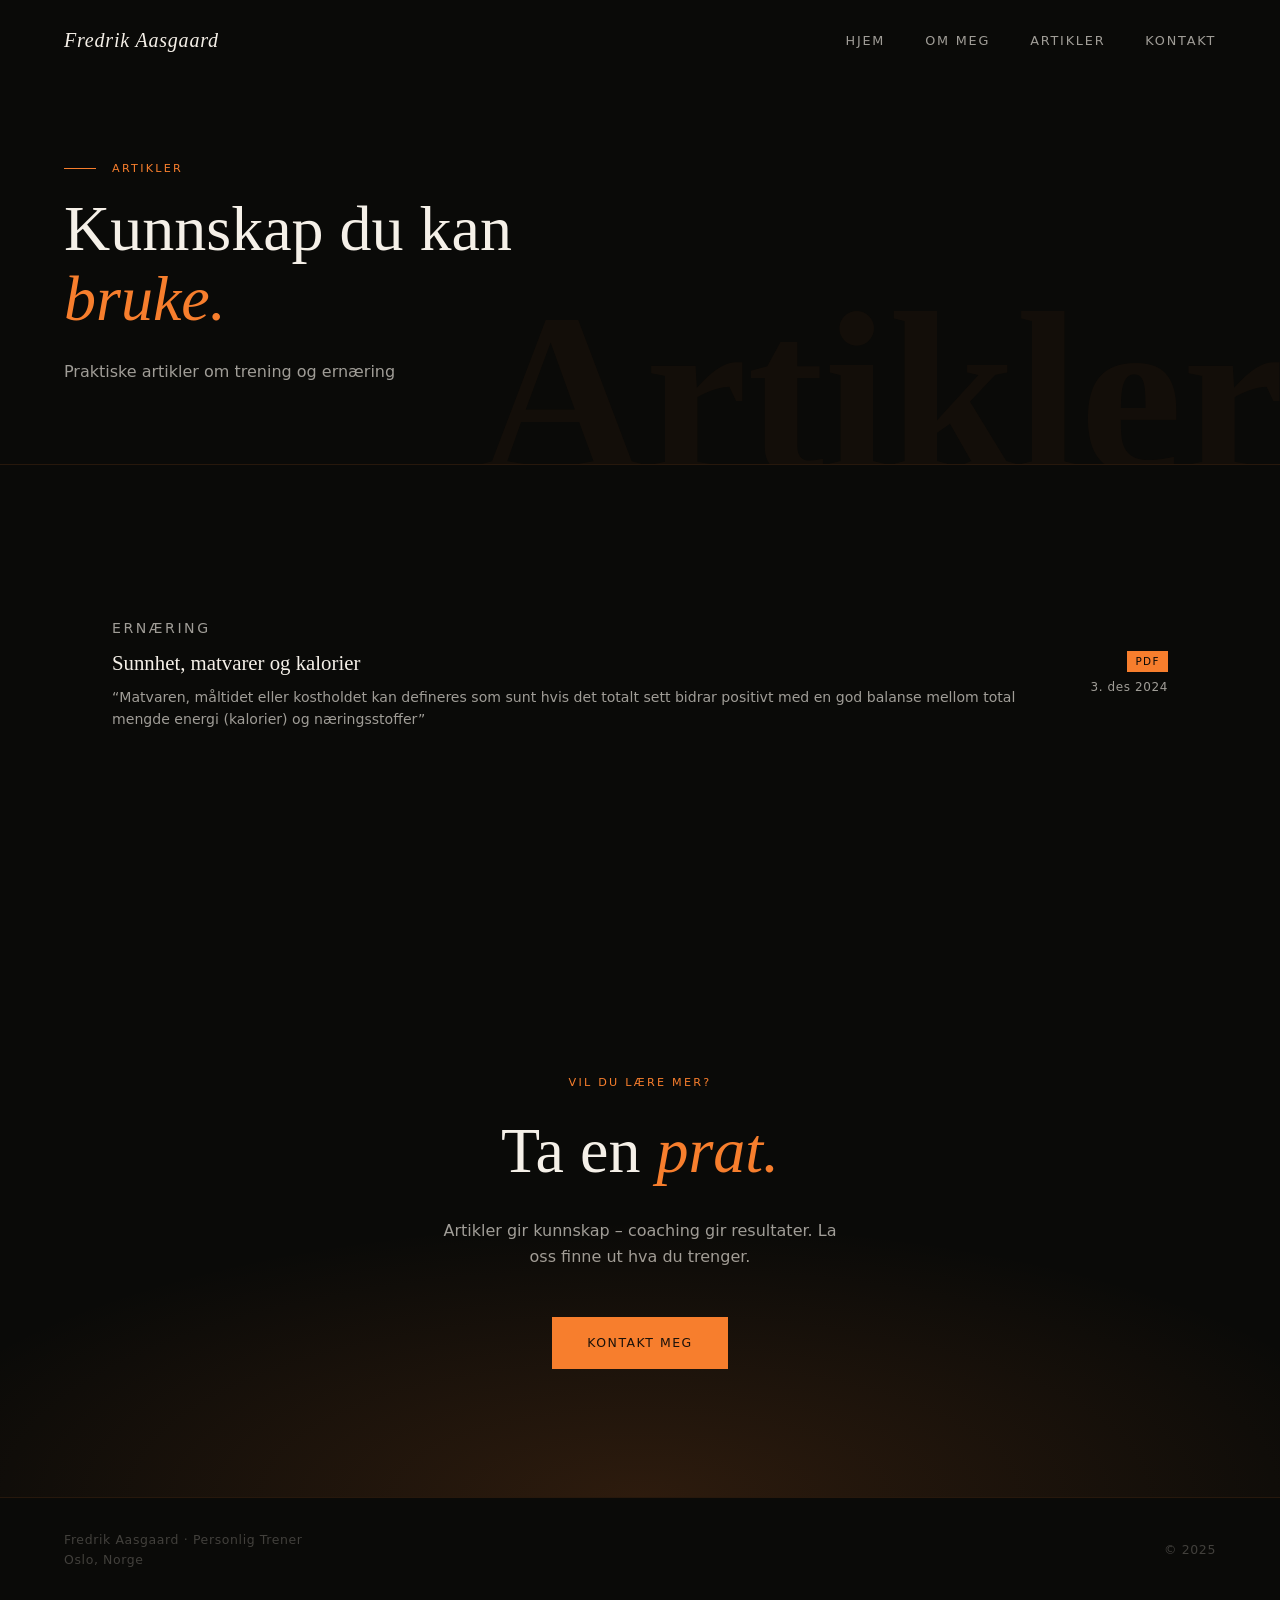
==== artikler.html @ f1bb7726 "Add files via upload" ====
<!DOCTYPE html>
<html lang="no">
<head>
  <meta charset="UTF-8">
  <meta name="viewport" content="width=device-width, initial-scale=1.0">
  <meta name="description" content="Artikler om styrketrening, ernæring og livsstil fra Fredrik Aasgaard – personlig trener i Oslo.">
  <title>Artikler — Fredrik Aasgaard · Personlig Trener</title>
  <link rel="stylesheet" href="style.css">
</head>
<body>

<nav class="nav" id="main-nav">
  <h2>Fredrik Aasgaard</h2>
  <ul>
    <li><a href="index.html">Hjem</a></li>
    <li><a href="ommeg.html">Om meg</a></li>
    <li><a href="artikler.html">Artikler</a></li>
    <li><a href="kontakt.html">Kontakt</a></li>
  </ul>
</nav>

<main>
<header class="page-header" data-title="Artikler">
  <div class="page-header-text">
    <div class="section-label reveal">Artikler</div>
    <h1 class="reveal">Kunnskap du kan <em>bruke.</em></h1>
    <p class="reveal">Praktiske artikler om trening og ernæring</p>
  </div>
</header>

<section class="section">

  <!--
  =====================================================
  LEGG TIL NY ARTIKKEL – kopier én av blokkene under.

  For ekstern lenke (nettside):
    <a href="https://eksempel.no/artikkel" class="article-item" target="_blank">

  For PDF i pdf/-mappen (åpnes i nettleseren):
    <a href="pdf/filnavn.pdf" class="article-item" target="_blank">

  Fyll ut:
    article-tag  → Styrketrening / Ernæring / Livsstil / Coaching
    h3           → Tittel
    p            → Ingress (én setning)
    article-date → Dato

  Legg nyeste artikkel ØVERST i listen.
  =====================================================
  -->

  <div class="article-list">

   <a href="pdf/Sunnhet-matvarer-og-kalorier.pdf" class="article-item" target="_blank">
  <div>
    <p class="article-tag">Ernæring</p>
    <h3>Sunnhet, matvarer og kalorier</h3>
    <p>“Matvaren, måltidet eller kostholdet kan defineres som sunt hvis det totalt sett 
bidrar positivt med en god balanse mellom total mengde energi (kalorier) og næringsstoffer”</p>
  </div>
  <div class="article-meta">
    <span class="article-type">PDF</span>
    <span class="article-date">3. des 2024</span>
  </div>
</a>



 <!--
    <a href="#" class="article-item">
      <div>
        <p class="article-tag">Coaching</p>
        <h3>Hva skiller de som lykkes fra de som ikke gjør det?</h3>
        <p>Etter år med klienter har jeg sett et tydelig mønster. Det handler sjelden om motivasjon.</p>
      </div>
      <div class="article-meta">
        <span class="article-date">18. aug 2024</span>
      </div>
    </a>
-->


  </div>
</section>

<section class="cta-section">
  <div class="section-label reveal">Vil du lære mer?</div>
  <h2 class="reveal">Ta en <em>prat.</em></h2>
  <p class="reveal">Artikler gir kunnskap – coaching gir resultater. La oss finne ut hva du trenger.</p>
  <a href="kontakt.html" class="cta reveal">Kontakt meg</a>
</section>
</main>

<footer>
  <address>
    <p>Fredrik Aasgaard · Personlig Trener</p>
    <p>Oslo, Norge</p>
  </address>
  <p>© 2025</p>
</footer>

<script src="script.js"></script>
</body>
</html>
---- style.css ----
/* ============================================
   style.css — Layout & komponenter
   ============================================ */

@import url('variables.css');

/* ── Reset ────────────────────────────────── */
*, *::before, *::after { box-sizing: border-box; margin: 0; padding: 0; }

html { scroll-behavior: smooth; }

body {
  background: var(--black);
  color: var(--cream);
  font-family: var(--sans);
  font-weight: 300;
  line-height: 1.6;
  overflow-x: hidden;
}

/* ── Navigation ───────────────────────────── */
.nav {
  position: fixed;
  top: 0; left: 0; right: 0;
  z-index: 100;
  display: flex;
  align-items: center;
  justify-content: space-between;
  padding: 1.5rem var(--space-l);
  transition: background var(--duration-m) var(--ease),
              padding var(--duration-s);
}

.nav.scrolled {
  background: rgba(10,10,8,0.92);
  backdrop-filter: blur(12px);
  -webkit-backdrop-filter: blur(12px);
  padding: 1rem var(--space-l);
  border-bottom: 1px solid var(--border);
}

.nav h2 {
  font-family: var(--serif);
  font-weight: 400;
  font-size: 1.25rem;
  letter-spacing: 0.04em;
  color: var(--cream);
  font-style: italic;
}

.nav ul {
  list-style: none;
  display: flex;
  gap: 2.5rem;
}

.nav ul a {
  color: var(--muted);
  text-decoration: none;
  font-size: 0.8rem;
  letter-spacing: 0.14em;
  text-transform: uppercase;
  font-weight: 500;
  transition: color var(--duration-s);
}

.nav ul a:hover { color: var(--orange); }

/* ── Knapper / CTAs ───────────────────────── */
.cta {
  display: inline-block;
  background: var(--orange);
  color: var(--black);
  text-decoration: none;
  font-size: 0.78rem;
  font-weight: 500;
  letter-spacing: 0.12em;
  text-transform: uppercase;
  padding: 1rem 2.2rem;
  transition: background var(--duration-s), transform var(--duration-s);
}

.cta:hover {
  background: var(--cream);
  transform: translateY(-2px);
}

.cta-ghost {
  color: var(--muted);
  text-decoration: none;
  font-size: 0.78rem;
  letter-spacing: 0.08em;
  text-transform: uppercase;
  font-weight: 400;
  border-bottom: 1px solid rgba(122,118,112,0.4);
  padding-bottom: 2px;
  transition: color var(--duration-s), border-color var(--duration-s);
}

.cta-ghost:hover {
  color: var(--cream);
  border-color: var(--cream);
}

/* ── Hero ─────────────────────────────────── */
.hero {
  min-height: 100vh;
  display: grid;
  grid-template-columns: 1fr 1fr;
  position: relative;
  overflow: hidden;
}

.hero-content {
  display: flex;
  flex-direction: column;
  justify-content: center;
  padding: 10rem var(--space-l) 6rem;
  position: relative;
  z-index: 2;
}

.hero-eyebrow {
  font-size: 0.7rem;
  letter-spacing: 0.22em;
  text-transform: uppercase;
  color: var(--orange);
  margin-bottom: 1.5rem;
  opacity: 0;
  transform: translateY(20px);
  animation: fadeUp 0.7s var(--ease) 0.3s forwards;
}

.hero h1 {
  font-family: var(--serif);
  font-size: clamp(3rem, 5vw, 5.5rem);
  font-weight: 400;
  line-height: 1.08;
  letter-spacing: -0.01em;
  margin-bottom: 2rem;
  opacity: 0;
  transform: translateY(30px);
  animation: fadeUp 0.9s var(--ease) 0.5s forwards;
}

.hero h1 em {
  font-style: italic;
  color: var(--orange);
}

.hero-bio {
  font-size: 1rem;
  color: var(--muted);
  max-width: 34ch;
  margin-bottom: 3rem;
  opacity: 0;
  transform: translateY(20px);
  animation: fadeUp 0.8s var(--ease) 0.75s forwards;
}

.hero-actions {
  display: flex;
  align-items: center;
  gap: 2rem;
  opacity: 0;
  transform: translateY(20px);
  animation: fadeUp 0.8s var(--ease) 0.95s forwards;
}

.hero-visual {
  position: relative;
  background: #111108;
  overflow: hidden;
}

.hero-visual::before {
  content: '';
  position: absolute;
  inset: 0;
  background:
    linear-gradient(135deg, rgba(247,126,45,0.07) 0%, transparent 60%),
    repeating-linear-gradient(
      -45deg,
      transparent, transparent 2px,
      rgba(247,126,45,0.03) 2px,
      rgba(247,126,45,0.03) 4px
    );
}

.hero-visual::after {
  content: attr(data-year);
  position: absolute;
  bottom: -0.15em; right: -0.05em;
  font-family: var(--serif);
  font-size: 22vw;
  font-weight: 700;
  color: rgba(247,126,45,0.05);
  line-height: 1;
  pointer-events: none;
  user-select: none;
}

.hero-line {
  position: absolute;
  top: 0; bottom: 0; left: 0;
  width: 1px;
  background: linear-gradient(
    to bottom,
    transparent,
    rgba(247,126,45,0.35) 30%,
    rgba(247,126,45,0.35) 70%,
    transparent
  );
}

.hero-stat-block {
  position: absolute;
  bottom: 4rem; left: 3rem;
  z-index: 2;
  opacity: 0;
  animation: fadeUp 0.9s var(--ease) 1.2s forwards;
}

.hero-stat {
  display: flex;
  flex-direction: column;
  margin-bottom: 1.5rem;
}

.hero-stat-number {
  font-family: var(--serif);
  font-size: 2rem;
  font-weight: 400;
  color: var(--orange);
  line-height: 1.1;
}

.hero-stat-label {
  font-size: 0.7rem;
  letter-spacing: 0.15em;
  text-transform: uppercase;
  color: var(--muted);
  margin-top: 0.3rem;
}

/* ── Side-header (brukes på indre sider) ──── */
.page-header {
  padding: 10rem var(--space-l) 5rem;
  border-bottom: 1px solid var(--border);
  position: relative;
  overflow: hidden;
}

.page-header::after {
  content: attr(data-title);
  position: absolute;
  bottom: -0.2em; right: -0.02em;
  font-family: var(--serif);
  font-size: 18vw;
  font-weight: 700;
  color: rgba(247,126,45,0.04);
  line-height: 1;
  pointer-events: none;
  user-select: none;
  white-space: nowrap;
}

/* To-kolonne layout med valgfritt bilde */
.page-header-inner {
  display: grid;
  grid-template-columns: 1fr 1fr;
  gap: 4rem;
  align-items: center;
  position: relative;
  z-index: 1;
}

.page-header-text .section-label { margin-bottom: 1rem; }

/* Fallback for sider uten .page-header-inner */
.page-header .section-label { margin-bottom: 1rem; }

.page-header h1 {
  font-family: var(--serif);
  font-size: clamp(2.5rem, 5vw, 5rem);
  font-weight: 400;
  line-height: 1.1;
  max-width: 18ch;
}

.page-header h1 em {
  font-style: italic;
  color: var(--orange);
}

.page-header p {
  color: var(--muted);
  max-width: 42ch;
  margin-top: 1.5rem;
  font-size: 1rem;
}

/* Hero-portrett */
.page-header-image {
  position: relative;
}

.hero-portrait {
  width: 100%;
  aspect-ratio: 3 / 4;
  object-fit: cover;
  object-position: top center;
  display: block;
  filter: grayscale(20%);
  background: #1a1a16;
  min-height: 300px;
}

/* Dekorativ ramme rundt bildet */
.page-header-image::before {
  content: '';
  position: absolute;
  inset: -1rem 1rem 1rem -1rem;
  border: 1px solid var(--border);
  pointer-events: none;
  z-index: -1;
}

/* ── Seksjoner ────────────────────────────── */
.section {
  padding: var(--space-xl) var(--space-l);
  position: relative;
}

.section-label {
  font-size: 0.7rem;
  letter-spacing: 0.2em;
  text-transform: uppercase;
  color: var(--orange);
  display: flex;
  align-items: center;
  gap: 1rem;
  margin-bottom: 1rem;
}

.section-label::before {
  content: '';
  display: block;
  width: 2rem; height: 1px;
  background: var(--orange);
}

.section-title {
  font-family: var(--serif);
  font-size: clamp(2rem, 3.5vw, 3.5rem);
  font-weight: 400;
  line-height: 1.15;
  margin-bottom: 4rem;
  max-width: 20ch;
}

.section-title em { font-style: italic; color: var(--orange); }

/* ── Services grid ────────────────────────── */
.grid {
  display: grid;
  grid-template-columns: repeat(3, 1fr);
  gap: 1px;
  background: var(--border);
}

.card {
  background: var(--black);
  padding: 3rem 2.5rem;
  position: relative;
  overflow: hidden;
  transition: background var(--duration-m);
  cursor: default;
}

.card::after {
  content: '';
  position: absolute;
  bottom: 0; left: 0; right: 0;
  height: 2px;
  background: var(--orange);
  transform: scaleX(0);
  transform-origin: left;
  transition: transform var(--duration-m) var(--ease);
}

.card:hover { background: #0f0f0c; }
.card:hover::after { transform: scaleX(1); }

.card-icon { font-size: 1.8rem; margin-bottom: 1.5rem; display: block; }

.card-title {
  font-family: var(--serif);
  font-size: 1.4rem;
  font-weight: 400;
  margin-bottom: 0.75rem;
  color: var(--cream);
}

.card-desc { font-size: 0.9rem; color: var(--muted); line-height: 1.7; }

/* ── Approach ─────────────────────────────── */
.approach {
  background: var(--surface);
  border-top: 1px solid var(--border);
  border-bottom: 1px solid var(--border);
}

.approach-inner {
  display: grid;
  grid-template-columns: 1fr 1fr;
  gap: 6rem;
  align-items: center;
}

.approach-text p { font-size: 1.05rem; color: var(--muted); line-height: 1.85; margin-bottom: 1.5rem; }

.pillar {
  display: flex;
  align-items: flex-start;
  gap: 1.5rem;
  padding: 1.75rem 0;
  border-bottom: 1px solid var(--border);
}

.pillar:first-child { border-top: 1px solid var(--border); }

.pillar-num {
  font-family: var(--serif);
  font-size: 1rem;
  font-style: italic;
  color: var(--orange);
  min-width: 2rem;
  padding-top: 0.1rem;
}

.pillar-body h4 {
  font-family: var(--serif);
  font-weight: 400;
  font-size: 1.05rem;
  color: var(--cream);
  margin-bottom: 0.3rem;
}

.pillar-body p { font-size: 0.88rem; color: var(--muted); }

/* ── Results strip ────────────────────────── */
.results-strip {
  display: grid;
  grid-template-columns: repeat(3, 1fr);
  gap: 1px;
  background: var(--border);
}

.result-item { background: var(--black); padding: 3.5rem 3rem; text-align: center; }

.result-value {
  font-family: var(--serif);
  font-size: 1.6rem;
  font-weight: 400;
  font-style: italic;
  color: var(--orange);
  line-height: 1.2;
  display: block;
  margin-bottom: 0.6rem;
}

.result-label { font-size: 0.75rem; letter-spacing: 0.15em; text-transform: uppercase; color: var(--muted); }

/* ── Fakta-kolonne (om meg-siden) ─────────── */
.fakta-strip {
  display: flex;
  flex-direction: column;
  gap: 1px;
  background: var(--border);
}

.fakta-item {
  background: var(--black);
  padding: 2rem 2.5rem;
}

.fakta-tittel {
  font-family: var(--serif);
  font-size: 1.2rem;
  font-weight: 400;
  font-style: italic;
  color: var(--orange);
  display: block;
  margin-bottom: 0.5rem;
}

.fakta-tekst {
  font-size: 0.78rem;
  letter-spacing: 0.1em;
  text-transform: uppercase;
  color: var(--muted);
  line-height: 1.9;
  display: block;
}

/* ── Brødtekst / artikkelinnhold ──────────── */
.prose {
  max-width: 68ch;
}

.prose p {
  font-size: 1.05rem;
  color: var(--muted);
  line-height: 1.85;
  margin-bottom: 1.5rem;
}

.prose h3 {
  font-family: var(--serif);
  font-size: 1.5rem;
  font-weight: 400;
  color: var(--cream);
  margin: 2.5rem 0 1rem;
}

.prose h3 em { font-style: italic; color: var(--orange); }

/* ── Artikkel-liste ───────────────────────── */
.article-list {
  display: flex;
  flex-direction: column;
  gap: 1px;
  background: var(--border);
}

.article-item {
  background: var(--black);
  padding: 2.5rem 3rem;
  display: grid;
  grid-template-columns: 1fr auto;
  align-items: center;
  gap: 2rem;
  text-decoration: none;
  color: inherit;
  transition: background var(--duration-m);
  position: relative;
}

.article-item::after {
  content: '→';
  font-size: 1.2rem;
  color: var(--orange);
  opacity: 0;
  transform: translateX(-8px);
  transition: opacity var(--duration-s), transform var(--duration-s);
}

.article-item:hover { background: #0f0f0c; }
.article-item:hover::after { opacity: 1; transform: translateX(0); }

.article-tag {
  font-size: 0.68rem;
  letter-spacing: 0.18em;
  text-transform: uppercase;
  color: var(--orange);
  margin-bottom: 0.4rem;
}

.article-item h3 {
  font-family: var(--serif);
  font-size: 1.3rem;
  font-weight: 400;
  color: var(--cream);
  margin-bottom: 0.4rem;
}

.article-item p { font-size: 0.88rem; color: var(--muted); }

.article-meta {
  display: flex;
  flex-direction: column;
  align-items: flex-end;
  gap: 0.4rem;
  flex-shrink: 0;
}

.article-date { font-size: 0.75rem; color: var(--muted); letter-spacing: 0.05em; white-space: nowrap; }

.article-type {
  font-size: 0.65rem;
  letter-spacing: 0.14em;
  text-transform: uppercase;
  color: var(--black);
  background: var(--orange);
  padding: 2px 8px;
  font-weight: 500;
}

/* ── Video-seksjon ────────────────────────── */
.video-grid {
  display: grid;
  grid-template-columns: repeat(3, 1fr);
  gap: 1.5rem;
}

.video-kort {
  display: flex;
  flex-direction: column;
  gap: 0.75rem;
}

.video-wrapper {
  position: relative;
  width: 100%;
  aspect-ratio: 16 / 9;
  background: var(--surface);
  border: 1px solid var(--border);
  overflow: hidden;
}

.video-wrapper iframe {
  position: absolute;
  inset: 0;
  width: 100%;
  height: 100%;
  border: none;
}

.video-fallback {
  position: absolute;
  inset: 0;
  display: flex;
  flex-direction: column;
  align-items: center;
  justify-content: center;
  gap: 0.5rem;
  padding: 1rem;
  text-align: center;
}

.video-fallback-ikon {
  font-size: 1.8rem;
  color: var(--border);
  display: block;
}

.video-fallback-tekst {
  font-size: 0.78rem;
  color: var(--muted);
  margin: 0;
}

.video-fallback-lenke {
  font-size: 0.72rem;
  letter-spacing: 0.1em;
  text-transform: uppercase;
  color: var(--orange);
  text-decoration: none;
  border-bottom: 1px solid rgba(247,126,45,0.3);
  padding-bottom: 1px;
  margin-top: 0.25rem;
  transition: border-color var(--duration-s);
}

.video-fallback-lenke:hover { border-color: var(--orange); }

.video-tittel {
  font-size: 0.88rem;
  color: var(--muted);
  margin: 0;
}

@media (max-width: 900px) {
  .video-grid { grid-template-columns: 1fr; }
}

/* ── Utøverkort (om meg-siden) ────────────── */
.utover-kort {
  display: block;
  text-decoration: none;
  background: var(--surface);
  border: 1px solid var(--border);
  max-width: 520px;
  transition: border-color var(--duration-s);
}

.utover-kort:hover { border-color: var(--orange); }

.utover-kort-header {
  background: rgba(247,126,45,0.07);
  border-bottom: 1px solid var(--border);
  padding: 14px 20px;
  display: flex;
  justify-content: space-between;
  align-items: center;
}

.utover-kort-label {
  font-size: 0.68rem;
  letter-spacing: 0.18em;
  text-transform: uppercase;
  color: var(--orange);
}

.utover-kort-body { padding: 20px; }

.utover-kort-navn {
  font-family: var(--serif);
  font-size: 1.15rem;
  font-weight: 400;
  color: var(--cream);
  margin: 0 0 4px;
}

.utover-kort-sub {
  font-size: 0.68rem;
  letter-spacing: 0.1em;
  text-transform: uppercase;
  color: var(--muted);
  margin: 0;
}

.utover-tall-grid {
  display: grid;
  grid-template-columns: repeat(4, 1fr);
  gap: 1px;
  background: var(--border);
  margin-top: 16px;
}

.utover-tall-celle {
  background: var(--surface);
  padding: 14px 10px;
  text-align: center;
}

.utover-tall {
  display: block;
  font-family: var(--serif);
  font-size: 1.4rem;
  font-weight: 400;
  color: var(--orange);
  line-height: 1;
}

.utover-tall-etikett {
  display: block;
  font-size: 0.65rem;
  letter-spacing: 0.12em;
  text-transform: uppercase;
  color: var(--muted);
  margin-top: 4px;
}

.utover-kort-footer {
  background: var(--surface);
  padding: 10px 14px;
  display: flex;
  justify-content: space-between;
  margin-top: 1px;
}

.utover-kort-footer span {
  font-size: 0.72rem;
  color: var(--muted);
}

.utover-kort-footer .dots { color: var(--orange); }

/* ── Kontaktskjema ────────────────────────── */
.contact-layout {
  display: grid;
  grid-template-columns: 1fr 1fr;
  gap: 6rem;
  align-items: start;
}

.contact-info p { font-size: 1rem; color: var(--muted); line-height: 1.85; margin-bottom: 2rem; }

.contact-detail {
  display: flex;
  flex-direction: column;
  gap: 1rem;
  margin-top: 2.5rem;
}

.contact-detail a {
  color: var(--cream);
  text-decoration: none;
  font-size: 0.88rem;
  letter-spacing: 0.06em;
  display: flex;
  align-items: center;
  gap: 0.75rem;
  transition: color var(--duration-s);
}

.contact-detail a:hover { color: var(--orange); }

.contact-detail span { color: var(--orange); font-size: 1rem; }

.form-group { margin-bottom: 1.5rem; }

.form-group label {
  display: block;
  font-size: 0.72rem;
  letter-spacing: 0.15em;
  text-transform: uppercase;
  color: var(--muted);
  margin-bottom: 0.6rem;
}

.form-group input,
.form-group textarea {
  width: 100%;
  background: var(--surface);
  border: 1px solid var(--border);
  color: var(--cream);
  font-family: var(--sans);
  font-size: 0.95rem;
  padding: 0.9rem 1.2rem;
  outline: none;
  transition: border-color var(--duration-s);
  -webkit-appearance: none;
  border-radius: 0;
}

.form-group input:focus,
.form-group textarea:focus { border-color: var(--orange); }

.form-group textarea { resize: vertical; min-height: 140px; }

.form-notat {
  font-size: 0.78rem;
  color: var(--muted);
  margin-top: 1rem;
}

/* ── CTA-seksjon ──────────────────────────── */
.cta-section {
  text-align: center;
  padding: 8rem var(--space-l);
  background: var(--black);
  position: relative;
  overflow: hidden;
}

.cta-section::before {
  content: '';
  position: absolute; inset: 0;
  background: radial-gradient(ellipse 60% 50% at 50% 100%, var(--orange-dim), transparent);
  pointer-events: none;
}

.cta-section .section-label { justify-content: center; margin-bottom: 1.5rem; }
.cta-section .section-label::before { display: none; }

.cta-section h2 {
  font-family: var(--serif);
  font-size: clamp(2.5rem, 5vw, 5rem);
  font-weight: 400;
  margin-bottom: 2rem;
  line-height: 1.1;
}

.cta-section h2 em { font-style: italic; color: var(--orange); }

.cta-section p { color: var(--muted); max-width: 40ch; margin: 0 auto 3rem; font-size: 1rem; }

/* ── Footer ───────────────────────────────── */
footer {
  padding: 2rem var(--space-l);
  border-top: 1px solid var(--border);
  display: flex;
  justify-content: space-between;
  align-items: center;
}

footer p,
footer address {
  font-size: 0.78rem;
  color: rgba(122,118,112,0.5);
  letter-spacing: 0.05em;
  font-style: normal;
}

/* ── Animasjoner ──────────────────────────── */
@keyframes fadeUp {
  to { opacity: 1; transform: translateY(0); }
}

.reveal {
  opacity: 0;
  transform: translateY(28px);
  transition: opacity var(--duration-l) var(--ease),
              transform var(--duration-l) var(--ease);
}

.reveal.visible { opacity: 1; transform: none; }

/* ── Responsiv ────────────────────────────── */
@media (max-width: 900px) {
  .nav         { padding: 1.25rem 2rem; }
  .nav.scrolled { padding: 0.9rem 2rem; }

  /* Nav: skjul lenker på veldig smal skjerm */
  .nav ul { gap: 1.25rem; }
  .nav ul a { font-size: 0.72rem; letter-spacing: 0.08em; }

  /* Hero */
  .hero { grid-template-columns: 1fr; }
  .hero-content { padding: 8rem 2rem 4rem; }
  .hero-visual  { height: 40vh; }

  /* Side-header med bilde */
  .page-header { padding: 8rem 2rem 4rem; }
  .page-header-inner { grid-template-columns: 1fr; gap: 2.5rem; }
  .page-header-image { order: -1; }          /* Bilde øverst på mobil */
  .hero-portrait { aspect-ratio: 4 / 3; min-height: auto; }
  .page-header-image::before { display: none; } /* Fjern ramme på mobil */

  /* Seksjoner */
  .section { padding: 5rem 2rem; }

  /* Grid og strips */
  .grid,
  .results-strip { grid-template-columns: 1fr; }

  /* Approach og kontakt */
  .approach-inner,
  .contact-layout { grid-template-columns: 1fr; gap: 3rem; }

  /* Fakta-kolonne */
  .fakta-strip { gap: 1px; }

  /* Artikler */
  .article-item { grid-template-columns: 1fr; }
  .article-date { display: none; }

  /* CTA */
  .cta-section { padding: 6rem 2rem; }

  /* Footer */
  footer {
    flex-direction: column;
    gap: 1rem;
    text-align: center;
    padding: 2rem;
  }
}

@media (max-width: 480px) {
  .nav h2 { font-size: 1rem; }
  .nav ul { gap: 1rem; }
  .nav ul a { font-size: 0.68rem; }

  .hero h1 { font-size: 2.4rem; }
  .page-header h1 { font-size: 2.2rem; }
  .section-title { font-size: 1.8rem; }
  .cta-section h2 { font-size: 2rem; }

  .card { padding: 2rem 1.5rem; }
  .pillar { gap: 1rem; }

  .cta { padding: 0.9rem 1.6rem; font-size: 0.72rem; }
}
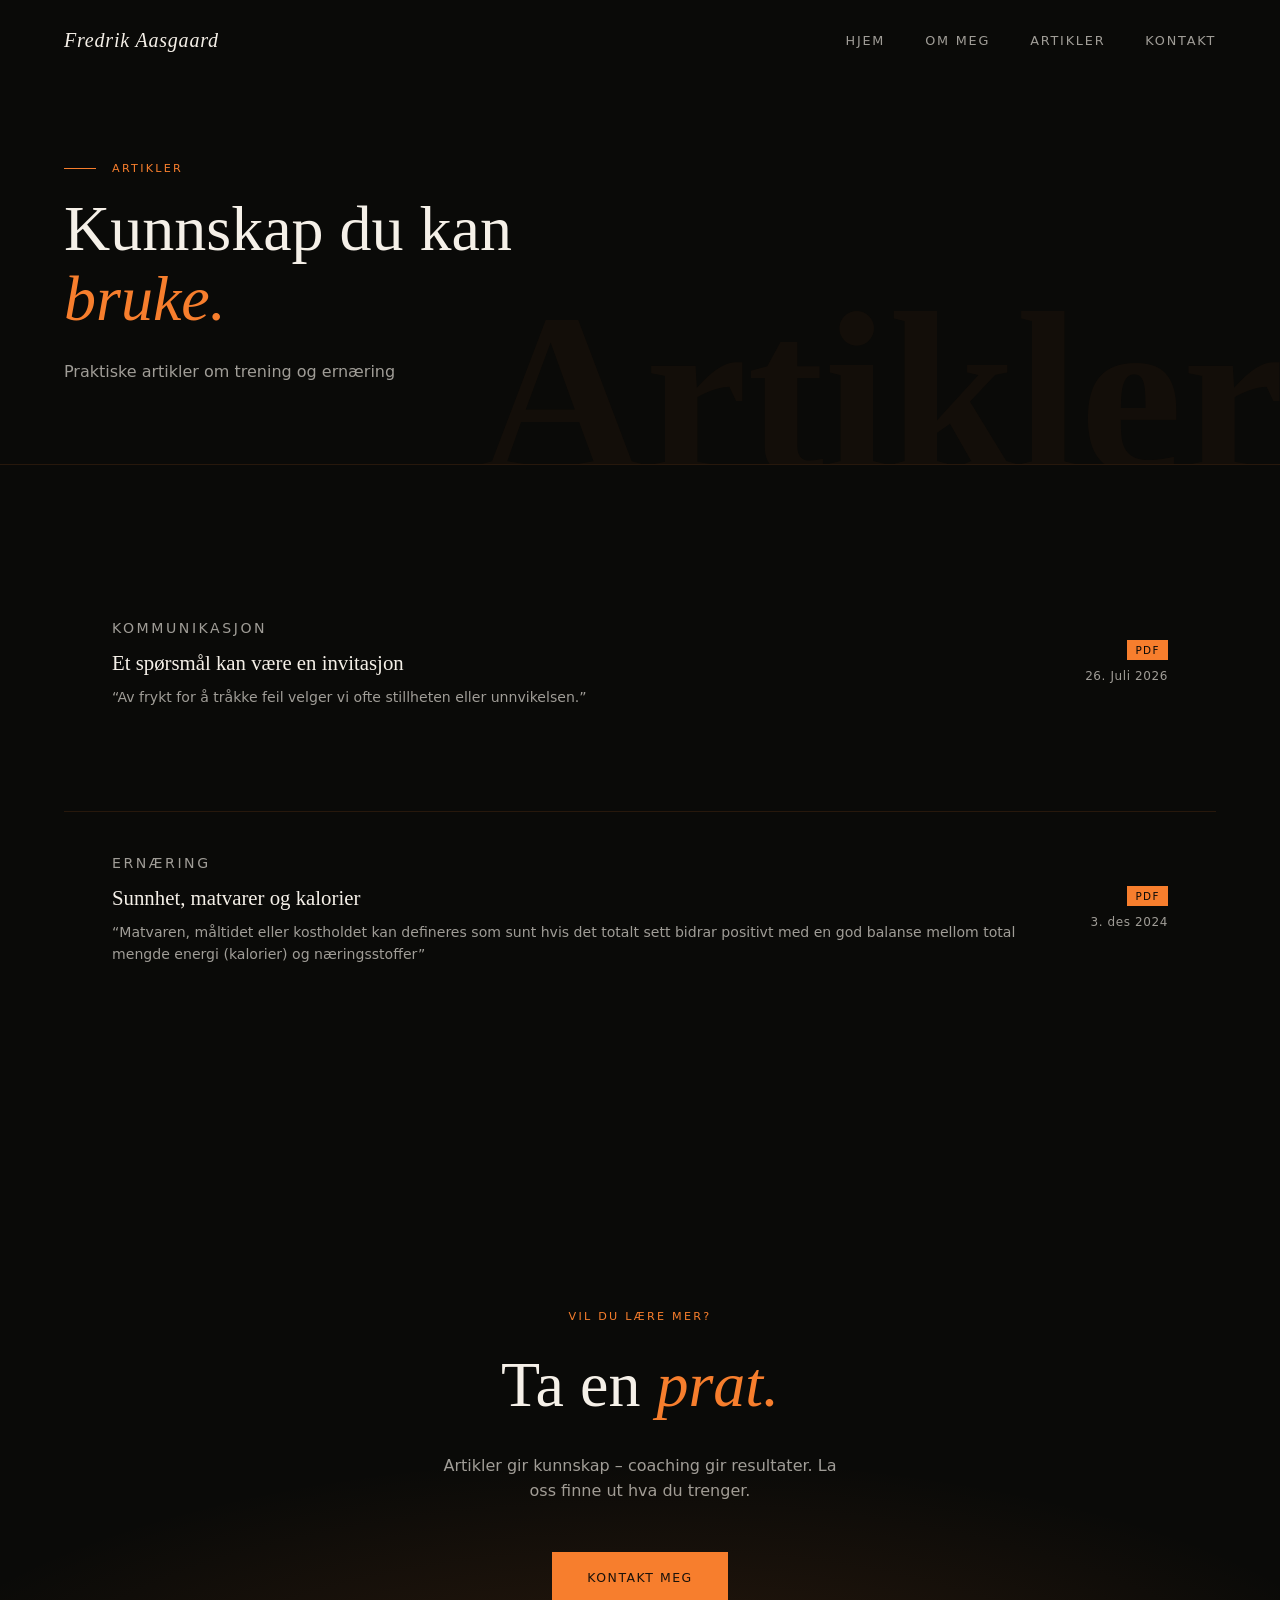
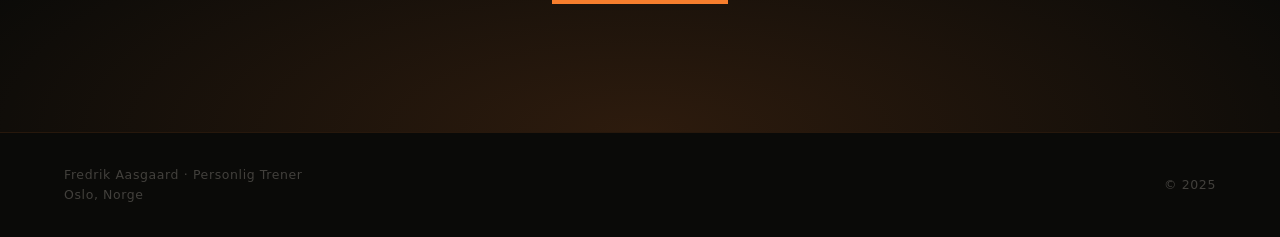
==== commit d923e7a0: "Update artikler.html La til Et kronikk, et spørsmål kan være en invitasjon" ====
--- a/artikler.html
+++ b/artikler.html
@@ -3,6 +3,7 @@
 <head>
   <meta charset="UTF-8">
   <meta name="viewport" content="width=device-width, initial-scale=1.0">
+  <meta name="robots" content="noindex, nofollow">
   <meta name="description" content="Artikler om styrketrening, ernæring og livsstil fra Fredrik Aasgaard – personlig trener i Oslo.">
   <title>Artikler — Fredrik Aasgaard · Personlig Trener</title>
   <link rel="stylesheet" href="style.css">
@@ -51,8 +52,21 @@
   -->
 
   <div class="article-list">
+    
+   <a href="https://freaa-code.github.io/freaapt/pdf/Et spørsmål kan være en invitasjon.pdf" class="article-item" target="_blank">
+  <div>
+    <p class="article-tag">Kommunikasjon</p>
+    <h3>Et spørsmål kan være en invitasjon</h3>
+    <p>“Av frykt for å tråkke feil velger vi ofte stillheten eller unnvikelsen.”</p>
+  </div>
+  <div class="article-meta">
+    <span class="article-type">PDF</span>
+    <span class="article-date">26. Juli 2026</span>
+  </div>
+</a>
 
-   <a href="pdf/Sunnhet-matvarer-og-kalorier.pdf" class="article-item" target="_blank">
+    
+   <a href="https://freaa-code.github.io/freaapt/pdf/Sunnhet-matvarer-og-kalorier.pdf" class="article-item" target="_blank">
   <div>
     <p class="article-tag">Ernæring</p>
     <h3>Sunnhet, matvarer og kalorier</h3>
@@ -102,4 +116,4 @@
 
 <script src="script.js"></script>
 </body>
-</html>+</html>
--- a/style.css
+++ b/style.css
@@ -1,967 +1,998 @@
-/* ============================================
-   style.css — Layout & komponenter
-   ============================================ */
-
-@import url('variables.css');
-
-/* ── Reset ────────────────────────────────── */
-*, *::before, *::after { box-sizing: border-box; margin: 0; padding: 0; }
-
-html { scroll-behavior: smooth; }
-
-body {
-  background: var(--black);
-  color: var(--cream);
-  font-family: var(--sans);
-  font-weight: 300;
-  line-height: 1.6;
-  overflow-x: hidden;
-}
-
-/* ── Navigation ───────────────────────────── */
-.nav {
-  position: fixed;
-  top: 0; left: 0; right: 0;
-  z-index: 100;
-  display: flex;
-  align-items: center;
-  justify-content: space-between;
-  padding: 1.5rem var(--space-l);
-  transition: background var(--duration-m) var(--ease),
-              padding var(--duration-s);
-}
-
-.nav.scrolled {
-  background: rgba(10,10,8,0.92);
-  backdrop-filter: blur(12px);
-  -webkit-backdrop-filter: blur(12px);
-  padding: 1rem var(--space-l);
-  border-bottom: 1px solid var(--border);
-}
-
-.nav h2 {
-  font-family: var(--serif);
-  font-weight: 400;
-  font-size: 1.25rem;
-  letter-spacing: 0.04em;
-  color: var(--cream);
-  font-style: italic;
-}
-
-.nav ul {
-  list-style: none;
-  display: flex;
-  gap: 2.5rem;
-}
-
-.nav ul a {
-  color: var(--muted);
-  text-decoration: none;
-  font-size: 0.8rem;
-  letter-spacing: 0.14em;
-  text-transform: uppercase;
-  font-weight: 500;
-  transition: color var(--duration-s);
-}
-
-.nav ul a:hover { color: var(--orange); }
-
-/* ── Knapper / CTAs ───────────────────────── */
-.cta {
-  display: inline-block;
-  background: var(--orange);
-  color: var(--black);
-  text-decoration: none;
-  font-size: 0.78rem;
-  font-weight: 500;
-  letter-spacing: 0.12em;
-  text-transform: uppercase;
-  padding: 1rem 2.2rem;
-  transition: background var(--duration-s), transform var(--duration-s);
-}
-
-.cta:hover {
-  background: var(--cream);
-  transform: translateY(-2px);
-}
-
-.cta-ghost {
-  color: var(--muted);
-  text-decoration: none;
-  font-size: 0.78rem;
-  letter-spacing: 0.08em;
-  text-transform: uppercase;
-  font-weight: 400;
-  border-bottom: 1px solid rgba(122,118,112,0.4);
-  padding-bottom: 2px;
-  transition: color var(--duration-s), border-color var(--duration-s);
-}
-
-.cta-ghost:hover {
-  color: var(--cream);
-  border-color: var(--cream);
-}
-
-/* ── Hero ─────────────────────────────────── */
-.hero {
-  min-height: 100vh;
-  display: grid;
-  grid-template-columns: 1fr 1fr;
-  position: relative;
-  overflow: hidden;
-}
-
-.hero-content {
-  display: flex;
-  flex-direction: column;
-  justify-content: center;
-  padding: 10rem var(--space-l) 6rem;
-  position: relative;
-  z-index: 2;
-}
-
-.hero-eyebrow {
-  font-size: 0.7rem;
-  letter-spacing: 0.22em;
-  text-transform: uppercase;
-  color: var(--orange);
-  margin-bottom: 1.5rem;
-  opacity: 0;
-  transform: translateY(20px);
-  animation: fadeUp 0.7s var(--ease) 0.3s forwards;
-}
-
-.hero h1 {
-  font-family: var(--serif);
-  font-size: clamp(3rem, 5vw, 5.5rem);
-  font-weight: 400;
-  line-height: 1.08;
-  letter-spacing: -0.01em;
-  margin-bottom: 2rem;
-  opacity: 0;
-  transform: translateY(30px);
-  animation: fadeUp 0.9s var(--ease) 0.5s forwards;
-}
-
-.hero h1 em {
-  font-style: italic;
-  color: var(--orange);
-}
-
-.hero-bio {
-  font-size: 1rem;
-  color: var(--muted);
-  max-width: 34ch;
-  margin-bottom: 3rem;
-  opacity: 0;
-  transform: translateY(20px);
-  animation: fadeUp 0.8s var(--ease) 0.75s forwards;
-}
-
-.hero-actions {
-  display: flex;
-  align-items: center;
-  gap: 2rem;
-  opacity: 0;
-  transform: translateY(20px);
-  animation: fadeUp 0.8s var(--ease) 0.95s forwards;
-}
-
-.hero-visual {
-  position: relative;
-  background: #111108;
-  overflow: hidden;
-}
-
-.hero-visual::before {
-  content: '';
-  position: absolute;
-  inset: 0;
-  background:
-    linear-gradient(135deg, rgba(247,126,45,0.07) 0%, transparent 60%),
-    repeating-linear-gradient(
-      -45deg,
-      transparent, transparent 2px,
-      rgba(247,126,45,0.03) 2px,
-      rgba(247,126,45,0.03) 4px
-    );
-}
-
-.hero-visual::after {
-  content: attr(data-year);
-  position: absolute;
-  bottom: -0.15em; right: -0.05em;
-  font-family: var(--serif);
-  font-size: 22vw;
-  font-weight: 700;
-  color: rgba(247,126,45,0.05);
-  line-height: 1;
-  pointer-events: none;
-  user-select: none;
-}
-
-.hero-line {
-  position: absolute;
-  top: 0; bottom: 0; left: 0;
-  width: 1px;
-  background: linear-gradient(
-    to bottom,
-    transparent,
-    rgba(247,126,45,0.35) 30%,
-    rgba(247,126,45,0.35) 70%,
-    transparent
-  );
-}
-
-.hero-stat-block {
-  position: absolute;
-  bottom: 4rem; left: 3rem;
-  z-index: 2;
-  opacity: 0;
-  animation: fadeUp 0.9s var(--ease) 1.2s forwards;
-}
-
-.hero-stat {
-  display: flex;
-  flex-direction: column;
-  margin-bottom: 1.5rem;
-}
-
-.hero-stat-number {
-  font-family: var(--serif);
-  font-size: 2rem;
-  font-weight: 400;
-  color: var(--orange);
-  line-height: 1.1;
-}
-
-.hero-stat-label {
-  font-size: 0.7rem;
-  letter-spacing: 0.15em;
-  text-transform: uppercase;
-  color: var(--muted);
-  margin-top: 0.3rem;
-}
-
-/* ── Side-header (brukes på indre sider) ──── */
-.page-header {
-  padding: 10rem var(--space-l) 5rem;
-  border-bottom: 1px solid var(--border);
-  position: relative;
-  overflow: hidden;
-}
-
-.page-header::after {
-  content: attr(data-title);
-  position: absolute;
-  bottom: -0.2em; right: -0.02em;
-  font-family: var(--serif);
-  font-size: 18vw;
-  font-weight: 700;
-  color: rgba(247,126,45,0.04);
-  line-height: 1;
-  pointer-events: none;
-  user-select: none;
-  white-space: nowrap;
-}
-
-/* To-kolonne layout med valgfritt bilde */
-.page-header-inner {
-  display: grid;
-  grid-template-columns: 1fr 1fr;
-  gap: 4rem;
-  align-items: center;
-  position: relative;
-  z-index: 1;
-}
-
-.page-header-text .section-label { margin-bottom: 1rem; }
-
-/* Fallback for sider uten .page-header-inner */
-.page-header .section-label { margin-bottom: 1rem; }
-
-.page-header h1 {
-  font-family: var(--serif);
-  font-size: clamp(2.5rem, 5vw, 5rem);
-  font-weight: 400;
-  line-height: 1.1;
-  max-width: 18ch;
-}
-
-.page-header h1 em {
-  font-style: italic;
-  color: var(--orange);
-}
-
-.page-header p {
-  color: var(--muted);
-  max-width: 42ch;
-  margin-top: 1.5rem;
-  font-size: 1rem;
-}
-
-/* Hero-portrett */
-.page-header-image {
-  position: relative;
-}
-
-.hero-portrait {
-  width: 100%;
-  aspect-ratio: 3 / 4;
-  object-fit: cover;
-  object-position: top center;
-  display: block;
-  filter: grayscale(20%);
-  background: #1a1a16;
-  min-height: 300px;
-}
-
-/* Dekorativ ramme rundt bildet */
-.page-header-image::before {
-  content: '';
-  position: absolute;
-  inset: -1rem 1rem 1rem -1rem;
-  border: 1px solid var(--border);
-  pointer-events: none;
-  z-index: -1;
-}
-
-/* ── Seksjoner ────────────────────────────── */
-.section {
-  padding: var(--space-xl) var(--space-l);
-  position: relative;
-}
-
-.section-label {
-  font-size: 0.7rem;
-  letter-spacing: 0.2em;
-  text-transform: uppercase;
-  color: var(--orange);
-  display: flex;
-  align-items: center;
-  gap: 1rem;
-  margin-bottom: 1rem;
-}
-
-.section-label::before {
-  content: '';
-  display: block;
-  width: 2rem; height: 1px;
-  background: var(--orange);
-}
-
-.section-title {
-  font-family: var(--serif);
-  font-size: clamp(2rem, 3.5vw, 3.5rem);
-  font-weight: 400;
-  line-height: 1.15;
-  margin-bottom: 4rem;
-  max-width: 20ch;
-}
-
-.section-title em { font-style: italic; color: var(--orange); }
-
-/* ── Services grid ────────────────────────── */
-.grid {
-  display: grid;
-  grid-template-columns: repeat(3, 1fr);
-  gap: 1px;
-  background: var(--border);
-}
-
-.card {
-  background: var(--black);
-  padding: 3rem 2.5rem;
-  position: relative;
-  overflow: hidden;
-  transition: background var(--duration-m);
-  cursor: default;
-}
-
-.card::after {
-  content: '';
-  position: absolute;
-  bottom: 0; left: 0; right: 0;
-  height: 2px;
-  background: var(--orange);
-  transform: scaleX(0);
-  transform-origin: left;
-  transition: transform var(--duration-m) var(--ease);
-}
-
-.card:hover { background: #0f0f0c; }
-.card:hover::after { transform: scaleX(1); }
-
-.card-icon { font-size: 1.8rem; margin-bottom: 1.5rem; display: block; }
-
-.card-title {
-  font-family: var(--serif);
-  font-size: 1.4rem;
-  font-weight: 400;
-  margin-bottom: 0.75rem;
-  color: var(--cream);
-}
-
-.card-desc { font-size: 0.9rem; color: var(--muted); line-height: 1.7; }
-
-/* ── Approach ─────────────────────────────── */
-.approach {
-  background: var(--surface);
-  border-top: 1px solid var(--border);
-  border-bottom: 1px solid var(--border);
-}
-
-.approach-inner {
-  display: grid;
-  grid-template-columns: 1fr 1fr;
-  gap: 6rem;
-  align-items: center;
-}
-
-.approach-text p { font-size: 1.05rem; color: var(--muted); line-height: 1.85; margin-bottom: 1.5rem; }
-
-.pillar {
-  display: flex;
-  align-items: flex-start;
-  gap: 1.5rem;
-  padding: 1.75rem 0;
-  border-bottom: 1px solid var(--border);
-}
-
-.pillar:first-child { border-top: 1px solid var(--border); }
-
-.pillar-num {
-  font-family: var(--serif);
-  font-size: 1rem;
-  font-style: italic;
-  color: var(--orange);
-  min-width: 2rem;
-  padding-top: 0.1rem;
-}
-
-.pillar-body h4 {
-  font-family: var(--serif);
-  font-weight: 400;
-  font-size: 1.05rem;
-  color: var(--cream);
-  margin-bottom: 0.3rem;
-}
-
-.pillar-body p { font-size: 0.88rem; color: var(--muted); }
-
-/* ── Results strip ────────────────────────── */
-.results-strip {
-  display: grid;
-  grid-template-columns: repeat(3, 1fr);
-  gap: 1px;
-  background: var(--border);
-}
-
-.result-item { background: var(--black); padding: 3.5rem 3rem; text-align: center; }
-
-.result-value {
-  font-family: var(--serif);
-  font-size: 1.6rem;
-  font-weight: 400;
-  font-style: italic;
-  color: var(--orange);
-  line-height: 1.2;
-  display: block;
-  margin-bottom: 0.6rem;
-}
-
-.result-label { font-size: 0.75rem; letter-spacing: 0.15em; text-transform: uppercase; color: var(--muted); }
-
-/* ── Fakta-kolonne (om meg-siden) ─────────── */
-.fakta-strip {
-  display: flex;
-  flex-direction: column;
-  gap: 1px;
-  background: var(--border);
-}
-
-.fakta-item {
-  background: var(--black);
-  padding: 2rem 2.5rem;
-}
-
-.fakta-tittel {
-  font-family: var(--serif);
-  font-size: 1.2rem;
-  font-weight: 400;
-  font-style: italic;
-  color: var(--orange);
-  display: block;
-  margin-bottom: 0.5rem;
-}
-
-.fakta-tekst {
-  font-size: 0.78rem;
-  letter-spacing: 0.1em;
-  text-transform: uppercase;
-  color: var(--muted);
-  line-height: 1.9;
-  display: block;
-}
-
-/* ── Brødtekst / artikkelinnhold ──────────── */
-.prose {
-  max-width: 68ch;
-}
-
-.prose p {
-  font-size: 1.05rem;
-  color: var(--muted);
-  line-height: 1.85;
-  margin-bottom: 1.5rem;
-}
-
-.prose h3 {
-  font-family: var(--serif);
-  font-size: 1.5rem;
-  font-weight: 400;
-  color: var(--cream);
-  margin: 2.5rem 0 1rem;
-}
-
-.prose h3 em { font-style: italic; color: var(--orange); }
-
-/* ── Artikkel-liste ───────────────────────── */
-.article-list {
-  display: flex;
-  flex-direction: column;
-  gap: 1px;
-  background: var(--border);
-}
-
-.article-item {
-  background: var(--black);
-  padding: 2.5rem 3rem;
-  display: grid;
-  grid-template-columns: 1fr auto;
-  align-items: center;
-  gap: 2rem;
-  text-decoration: none;
-  color: inherit;
-  transition: background var(--duration-m);
-  position: relative;
-}
-
-.article-item::after {
-  content: '→';
-  font-size: 1.2rem;
-  color: var(--orange);
-  opacity: 0;
-  transform: translateX(-8px);
-  transition: opacity var(--duration-s), transform var(--duration-s);
-}
-
-.article-item:hover { background: #0f0f0c; }
-.article-item:hover::after { opacity: 1; transform: translateX(0); }
-
-.article-tag {
-  font-size: 0.68rem;
-  letter-spacing: 0.18em;
-  text-transform: uppercase;
-  color: var(--orange);
-  margin-bottom: 0.4rem;
-}
-
-.article-item h3 {
-  font-family: var(--serif);
-  font-size: 1.3rem;
-  font-weight: 400;
-  color: var(--cream);
-  margin-bottom: 0.4rem;
-}
-
-.article-item p { font-size: 0.88rem; color: var(--muted); }
-
-.article-meta {
-  display: flex;
-  flex-direction: column;
-  align-items: flex-end;
-  gap: 0.4rem;
-  flex-shrink: 0;
-}
-
-.article-date { font-size: 0.75rem; color: var(--muted); letter-spacing: 0.05em; white-space: nowrap; }
-
-.article-type {
-  font-size: 0.65rem;
-  letter-spacing: 0.14em;
-  text-transform: uppercase;
-  color: var(--black);
-  background: var(--orange);
-  padding: 2px 8px;
-  font-weight: 500;
-}
-
-/* ── Video-seksjon ────────────────────────── */
-.video-grid {
-  display: grid;
-  grid-template-columns: repeat(3, 1fr);
-  gap: 1.5rem;
-}
-
-.video-kort {
-  display: flex;
-  flex-direction: column;
-  gap: 0.75rem;
-}
-
-.video-wrapper {
-  position: relative;
-  width: 100%;
-  aspect-ratio: 16 / 9;
-  background: var(--surface);
-  border: 1px solid var(--border);
-  overflow: hidden;
-}
-
-.video-wrapper iframe {
-  position: absolute;
-  inset: 0;
-  width: 100%;
-  height: 100%;
-  border: none;
-}
-
-.video-fallback {
-  position: absolute;
-  inset: 0;
-  display: flex;
-  flex-direction: column;
-  align-items: center;
-  justify-content: center;
-  gap: 0.5rem;
-  padding: 1rem;
-  text-align: center;
-}
-
-.video-fallback-ikon {
-  font-size: 1.8rem;
-  color: var(--border);
-  display: block;
-}
-
-.video-fallback-tekst {
-  font-size: 0.78rem;
-  color: var(--muted);
-  margin: 0;
-}
-
-.video-fallback-lenke {
-  font-size: 0.72rem;
-  letter-spacing: 0.1em;
-  text-transform: uppercase;
-  color: var(--orange);
-  text-decoration: none;
-  border-bottom: 1px solid rgba(247,126,45,0.3);
-  padding-bottom: 1px;
-  margin-top: 0.25rem;
-  transition: border-color var(--duration-s);
-}
-
-.video-fallback-lenke:hover { border-color: var(--orange); }
-
-.video-tittel {
-  font-size: 0.88rem;
-  color: var(--muted);
-  margin: 0;
-}
-
-@media (max-width: 900px) {
-  .video-grid { grid-template-columns: 1fr; }
-}
-
-/* ── Utøverkort (om meg-siden) ────────────── */
-.utover-kort {
-  display: block;
-  text-decoration: none;
-  background: var(--surface);
-  border: 1px solid var(--border);
-  max-width: 520px;
-  transition: border-color var(--duration-s);
-}
-
-.utover-kort:hover { border-color: var(--orange); }
-
-.utover-kort-header {
-  background: rgba(247,126,45,0.07);
-  border-bottom: 1px solid var(--border);
-  padding: 14px 20px;
-  display: flex;
-  justify-content: space-between;
-  align-items: center;
-}
-
-.utover-kort-label {
-  font-size: 0.68rem;
-  letter-spacing: 0.18em;
-  text-transform: uppercase;
-  color: var(--orange);
-}
-
-.utover-kort-body { padding: 20px; }
-
-.utover-kort-navn {
-  font-family: var(--serif);
-  font-size: 1.15rem;
-  font-weight: 400;
-  color: var(--cream);
-  margin: 0 0 4px;
-}
-
-.utover-kort-sub {
-  font-size: 0.68rem;
-  letter-spacing: 0.1em;
-  text-transform: uppercase;
-  color: var(--muted);
-  margin: 0;
-}
-
-.utover-tall-grid {
-  display: grid;
-  grid-template-columns: repeat(4, 1fr);
-  gap: 1px;
-  background: var(--border);
-  margin-top: 16px;
-}
-
-.utover-tall-celle {
-  background: var(--surface);
-  padding: 14px 10px;
-  text-align: center;
-}
-
-.utover-tall {
-  display: block;
-  font-family: var(--serif);
-  font-size: 1.4rem;
-  font-weight: 400;
-  color: var(--orange);
-  line-height: 1;
-}
-
-.utover-tall-etikett {
-  display: block;
-  font-size: 0.65rem;
-  letter-spacing: 0.12em;
-  text-transform: uppercase;
-  color: var(--muted);
-  margin-top: 4px;
-}
-
-.utover-kort-footer {
-  background: var(--surface);
-  padding: 10px 14px;
-  display: flex;
-  justify-content: space-between;
-  margin-top: 1px;
-}
-
-.utover-kort-footer span {
-  font-size: 0.72rem;
-  color: var(--muted);
-}
-
-.utover-kort-footer .dots { color: var(--orange); }
-
-/* ── Kontaktskjema ────────────────────────── */
-.contact-layout {
-  display: grid;
-  grid-template-columns: 1fr 1fr;
-  gap: 6rem;
-  align-items: start;
-}
-
-.contact-info p { font-size: 1rem; color: var(--muted); line-height: 1.85; margin-bottom: 2rem; }
-
-.contact-detail {
-  display: flex;
-  flex-direction: column;
-  gap: 1rem;
-  margin-top: 2.5rem;
-}
-
-.contact-detail a {
-  color: var(--cream);
-  text-decoration: none;
-  font-size: 0.88rem;
-  letter-spacing: 0.06em;
-  display: flex;
-  align-items: center;
-  gap: 0.75rem;
-  transition: color var(--duration-s);
-}
-
-.contact-detail a:hover { color: var(--orange); }
-
-.contact-detail span { color: var(--orange); font-size: 1rem; }
-
-.form-group { margin-bottom: 1.5rem; }
-
-.form-group label {
-  display: block;
-  font-size: 0.72rem;
-  letter-spacing: 0.15em;
-  text-transform: uppercase;
-  color: var(--muted);
-  margin-bottom: 0.6rem;
-}
-
-.form-group input,
-.form-group textarea {
-  width: 100%;
-  background: var(--surface);
-  border: 1px solid var(--border);
-  color: var(--cream);
-  font-family: var(--sans);
-  font-size: 0.95rem;
-  padding: 0.9rem 1.2rem;
-  outline: none;
-  transition: border-color var(--duration-s);
-  -webkit-appearance: none;
-  border-radius: 0;
-}
-
-.form-group input:focus,
-.form-group textarea:focus { border-color: var(--orange); }
-
-.form-group textarea { resize: vertical; min-height: 140px; }
-
-.form-notat {
-  font-size: 0.78rem;
-  color: var(--muted);
-  margin-top: 1rem;
-}
-
-/* ── CTA-seksjon ──────────────────────────── */
-.cta-section {
-  text-align: center;
-  padding: 8rem var(--space-l);
-  background: var(--black);
-  position: relative;
-  overflow: hidden;
-}
-
-.cta-section::before {
-  content: '';
-  position: absolute; inset: 0;
-  background: radial-gradient(ellipse 60% 50% at 50% 100%, var(--orange-dim), transparent);
-  pointer-events: none;
-}
-
-.cta-section .section-label { justify-content: center; margin-bottom: 1.5rem; }
-.cta-section .section-label::before { display: none; }
-
-.cta-section h2 {
-  font-family: var(--serif);
-  font-size: clamp(2.5rem, 5vw, 5rem);
-  font-weight: 400;
-  margin-bottom: 2rem;
-  line-height: 1.1;
-}
-
-.cta-section h2 em { font-style: italic; color: var(--orange); }
-
-.cta-section p { color: var(--muted); max-width: 40ch; margin: 0 auto 3rem; font-size: 1rem; }
-
-/* ── Footer ───────────────────────────────── */
-footer {
-  padding: 2rem var(--space-l);
-  border-top: 1px solid var(--border);
-  display: flex;
-  justify-content: space-between;
-  align-items: center;
-}
-
-footer p,
-footer address {
-  font-size: 0.78rem;
-  color: rgba(122,118,112,0.5);
-  letter-spacing: 0.05em;
-  font-style: normal;
-}
-
-/* ── Animasjoner ──────────────────────────── */
-@keyframes fadeUp {
-  to { opacity: 1; transform: translateY(0); }
-}
-
-.reveal {
-  opacity: 0;
-  transform: translateY(28px);
-  transition: opacity var(--duration-l) var(--ease),
-              transform var(--duration-l) var(--ease);
-}
-
-.reveal.visible { opacity: 1; transform: none; }
-
-/* ── Responsiv ────────────────────────────── */
-@media (max-width: 900px) {
-  .nav         { padding: 1.25rem 2rem; }
-  .nav.scrolled { padding: 0.9rem 2rem; }
-
-  /* Nav: skjul lenker på veldig smal skjerm */
-  .nav ul { gap: 1.25rem; }
-  .nav ul a { font-size: 0.72rem; letter-spacing: 0.08em; }
-
-  /* Hero */
-  .hero { grid-template-columns: 1fr; }
-  .hero-content { padding: 8rem 2rem 4rem; }
-  .hero-visual  { height: 40vh; }
-
-  /* Side-header med bilde */
-  .page-header { padding: 8rem 2rem 4rem; }
-  .page-header-inner { grid-template-columns: 1fr; gap: 2.5rem; }
-  .page-header-image { order: -1; }          /* Bilde øverst på mobil */
-  .hero-portrait { aspect-ratio: 4 / 3; min-height: auto; }
-  .page-header-image::before { display: none; } /* Fjern ramme på mobil */
-
-  /* Seksjoner */
-  .section { padding: 5rem 2rem; }
-
-  /* Grid og strips */
-  .grid,
-  .results-strip { grid-template-columns: 1fr; }
-
-  /* Approach og kontakt */
-  .approach-inner,
-  .contact-layout { grid-template-columns: 1fr; gap: 3rem; }
-
-  /* Fakta-kolonne */
-  .fakta-strip { gap: 1px; }
-
-  /* Artikler */
-  .article-item { grid-template-columns: 1fr; }
-  .article-date { display: none; }
-
-  /* CTA */
-  .cta-section { padding: 6rem 2rem; }
-
-  /* Footer */
-  footer {
-    flex-direction: column;
-    gap: 1rem;
-    text-align: center;
-    padding: 2rem;
-  }
-}
-
-@media (max-width: 480px) {
-  .nav h2 { font-size: 1rem; }
-  .nav ul { gap: 1rem; }
-  .nav ul a { font-size: 0.68rem; }
-
-  .hero h1 { font-size: 2.4rem; }
-  .page-header h1 { font-size: 2.2rem; }
-  .section-title { font-size: 1.8rem; }
-  .cta-section h2 { font-size: 2rem; }
-
-  .card { padding: 2rem 1.5rem; }
-  .pillar { gap: 1rem; }
-
-  .cta { padding: 0.9rem 1.6rem; font-size: 0.72rem; }
-}+/* ============================================
+   style.css — Layout & komponenter
+   ============================================ */
+
+@import url('variables.css');
+
+/* ── Reset ────────────────────────────────── */
+*, *::before, *::after { box-sizing: border-box; margin: 0; padding: 0; }
+
+html { scroll-behavior: smooth; }
+
+body {
+  background: var(--black);
+  color: var(--cream);
+  font-family: var(--sans);
+  font-weight: 300;
+  line-height: 1.6;
+  overflow-x: hidden;
+}
+
+/* ── Navigation ───────────────────────────── */
+.nav {
+  position: fixed;
+  top: 0; left: 0; right: 0;
+  z-index: 100;
+  display: flex;
+  align-items: center;
+  justify-content: space-between;
+  padding: 1.5rem var(--space-l);
+  transition: background var(--duration-m) var(--ease),
+              padding var(--duration-s);
+}
+
+.nav.scrolled {
+  background: rgba(10,10,8,0.92);
+  backdrop-filter: blur(12px);
+  -webkit-backdrop-filter: blur(12px);
+  padding: 1rem var(--space-l);
+  border-bottom: 1px solid var(--border);
+}
+
+.nav h2 {
+  font-family: var(--serif);
+  font-weight: 400;
+  font-size: 1.25rem;
+  letter-spacing: 0.04em;
+  color: var(--cream);
+  font-style: italic;
+}
+
+.nav ul {
+  list-style: none;
+  display: flex;
+  gap: 2.5rem;
+}
+
+.nav ul a {
+  color: var(--muted);
+  text-decoration: none;
+  font-size: 0.8rem;
+  letter-spacing: 0.14em;
+  text-transform: uppercase;
+  font-weight: 500;
+  transition: color var(--duration-s);
+}
+
+.nav ul a:hover { color: var(--orange); }
+
+/* ── Knapper / CTAs ───────────────────────── */
+.cta {
+  display: inline-block;
+  background: var(--orange);
+  color: var(--black);
+  text-decoration: none;
+  font-size: 0.78rem;
+  font-weight: 500;
+  letter-spacing: 0.12em;
+  text-transform: uppercase;
+  padding: 1rem 2.2rem;
+  transition: background var(--duration-s), transform var(--duration-s);
+}
+
+.cta:hover {
+  background: var(--cream);
+  transform: translateY(-2px);
+}
+
+.cta-ghost {
+  color: var(--muted);
+  text-decoration: none;
+  font-size: 0.78rem;
+  letter-spacing: 0.08em;
+  text-transform: uppercase;
+  font-weight: 400;
+  border-bottom: 1px solid rgba(122,118,112,0.4);
+  padding-bottom: 2px;
+  transition: color var(--duration-s), border-color var(--duration-s);
+}
+
+.cta-ghost:hover {
+  color: var(--cream);
+  border-color: var(--cream);
+}
+
+/* ── Hero ─────────────────────────────────── */
+.hero {
+  min-height: 100vh;
+  display: grid;
+  grid-template-columns: 1fr 1fr;
+  position: relative;
+  overflow: hidden;
+}
+
+.hero-content {
+  display: flex;
+  flex-direction: column;
+  justify-content: center;
+  padding: 10rem var(--space-l) 6rem;
+  position: relative;
+  z-index: 2;
+}
+
+.hero-eyebrow {
+  font-size: 0.7rem;
+  letter-spacing: 0.22em;
+  text-transform: uppercase;
+  color: var(--orange);
+  margin-bottom: 1.5rem;
+  opacity: 0;
+  transform: translateY(20px);
+  animation: fadeUp 0.7s var(--ease) 0.3s forwards;
+}
+
+.hero h1 {
+  font-family: var(--serif);
+  font-size: clamp(3rem, 5vw, 5.5rem);
+  font-weight: 400;
+  line-height: 1.08;
+  letter-spacing: -0.01em;
+  margin-bottom: 2rem;
+  opacity: 0;
+  transform: translateY(30px);
+  animation: fadeUp 0.9s var(--ease) 0.5s forwards;
+}
+
+.hero h1 em {
+  font-style: italic;
+  color: var(--orange);
+}
+
+.hero-bio {
+  font-size: 1rem;
+  color: var(--muted);
+  max-width: 34ch;
+  margin-bottom: 3rem;
+  opacity: 0;
+  transform: translateY(20px);
+  animation: fadeUp 0.8s var(--ease) 0.75s forwards;
+}
+
+.hero-actions {
+  display: flex;
+  align-items: center;
+  gap: 2rem;
+  opacity: 0;
+  transform: translateY(20px);
+  animation: fadeUp 0.8s var(--ease) 0.95s forwards;
+}
+
+.hero-visual {
+  position: relative;
+  background: #111108;
+  overflow: hidden;
+}
+
+.hero-visual::before {
+  content: '';
+  position: absolute;
+  inset: 0;
+  background:
+    linear-gradient(135deg, rgba(247,126,45,0.07) 0%, transparent 60%),
+    repeating-linear-gradient(
+      -45deg,
+      transparent, transparent 2px,
+      rgba(247,126,45,0.03) 2px,
+      rgba(247,126,45,0.03) 4px
+    );
+}
+
+.hero-visual::after {
+  content: attr(data-year);
+  position: absolute;
+  bottom: -0.15em; right: -0.05em;
+  font-family: var(--serif);
+  font-size: 22vw;
+  font-weight: 700;
+  color: rgba(247,126,45,0.05);
+  line-height: 1;
+  pointer-events: none;
+  user-select: none;
+}
+
+.hero-line {
+  position: absolute;
+  top: 0; bottom: 0; left: 0;
+  width: 1px;
+  background: linear-gradient(
+    to bottom,
+    transparent,
+    rgba(247,126,45,0.35) 30%,
+    rgba(247,126,45,0.35) 70%,
+    transparent
+  );
+}
+
+.hero-img {
+  position: absolute;
+  top: 0;
+  left: 0;
+  right: 0;
+  bottom: 0;
+  width: 100%;
+  height: 100%;
+  object-fit: cover;
+  object-position: center top;
+  opacity: 0.6;
+  clip-path: inset(80px 0 0 0);
+}
+
+.hero-stat-block {
+  position: absolute;
+  bottom: 4rem; left: 3rem;
+  z-index: 2;
+  opacity: 0;
+  animation: fadeUp 0.9s var(--ease) 1.2s forwards;
+}
+
+.hero-stat {
+  display: flex;
+  flex-direction: column;
+  margin-bottom: 1.5rem;
+}
+
+.hero-stat-number {
+  font-family: var(--serif);
+  font-size: 2rem;
+  font-weight: 400;
+  color: var(--orange);
+  line-height: 1.1;
+}
+
+.hero-stat-label {
+  font-size: 0.7rem;
+  letter-spacing: 0.15em;
+  text-transform: uppercase;
+  color: var(--muted);
+  margin-top: 0.3rem;
+}
+
+/* ── Side-header (brukes på indre sider) ──── */
+.page-header {
+  padding: 10rem var(--space-l) 5rem;
+  border-bottom: 1px solid var(--border);
+  position: relative;
+  overflow: hidden;
+}
+
+.page-header::after {
+  content: attr(data-title);
+  position: absolute;
+  bottom: -0.2em; right: -0.02em;
+  font-family: var(--serif);
+  font-size: 18vw;
+  font-weight: 700;
+  color: rgba(247,126,45,0.04);
+  line-height: 1;
+  pointer-events: none;
+  user-select: none;
+  white-space: nowrap;
+}
+
+/* To-kolonne layout med valgfritt bilde */
+.page-header-inner {
+  display: grid;
+  grid-template-columns: 1fr 1fr;
+  gap: 4rem;
+  align-items: center;
+  position: relative;
+  z-index: 1;
+}
+
+.page-header-text .section-label { margin-bottom: 1rem; }
+
+/* Fallback for sider uten .page-header-inner */
+.page-header .section-label { margin-bottom: 1rem; }
+
+.page-header h1 {
+  font-family: var(--serif);
+  font-size: clamp(2.5rem, 5vw, 5rem);
+  font-weight: 400;
+  line-height: 1.1;
+  max-width: 18ch;
+}
+
+.page-header h1 em {
+  font-style: italic;
+  color: var(--orange);
+}
+
+.page-header p {
+  color: var(--muted);
+  max-width: 42ch;
+  margin-top: 1.5rem;
+  font-size: 1rem;
+}
+
+/* Hero-portrett */
+.page-header-image {
+  position: relative;
+}
+
+.hero-portrait {
+  width: 100%;
+  aspect-ratio: 3 / 4;
+  object-fit: cover;
+  object-position: top center;
+  display: block;
+  filter: grayscale(20%);
+  background: #1a1a16;
+  min-height: 300px;
+}
+
+/* Dekorativ ramme rundt bildet */
+.page-header-image::before {
+  content: '';
+  position: absolute;
+  inset: -1rem 1rem 1rem -1rem;
+  border: 1px solid var(--border);
+  pointer-events: none;
+  z-index: -1;
+}
+
+/* ── Seksjoner ────────────────────────────── */
+.section {
+  padding: var(--space-xl) var(--space-l);
+  position: relative;
+}
+
+.section-label {
+  font-size: 0.7rem;
+  letter-spacing: 0.2em;
+  text-transform: uppercase;
+  color: var(--orange);
+  display: flex;
+  align-items: center;
+  gap: 1rem;
+  margin-bottom: 1rem;
+}
+
+.section-label::before {
+  content: '';
+  display: block;
+  width: 2rem; height: 1px;
+  background: var(--orange);
+}
+
+.section-title {
+  font-family: var(--serif);
+  font-size: clamp(2rem, 3.5vw, 3.5rem);
+  font-weight: 400;
+  line-height: 1.15;
+  margin-bottom: 4rem;
+  max-width: 20ch;
+}
+
+.section-title em { font-style: italic; color: var(--orange); }
+
+/* ── Services grid ────────────────────────── */
+.grid {
+  display: grid;
+  grid-template-columns: repeat(3, 1fr);
+  gap: 1px;
+  background: var(--border);
+}
+
+.card {
+  background: var(--black);
+  padding: 3rem 2.5rem;
+  position: relative;
+  overflow: hidden;
+  transition: background var(--duration-m);
+  cursor: default;
+}
+
+.card::after {
+  content: '';
+  position: absolute;
+  bottom: 0; left: 0; right: 0;
+  height: 2px;
+  background: var(--orange);
+  transform: scaleX(0);
+  transform-origin: left;
+  transition: transform var(--duration-m) var(--ease);
+}
+
+.card:hover { background: #0f0f0c; }
+.card:hover::after { transform: scaleX(1); }
+
+.card-icon { font-size: 1.8rem; margin-bottom: 1.5rem; display: block; }
+
+.card-title {
+  font-family: var(--serif);
+  font-size: 1.4rem;
+  font-weight: 400;
+  margin-bottom: 0.75rem;
+  color: var(--cream);
+}
+
+.card-desc { font-size: 0.9rem; color: var(--muted); line-height: 1.7; }
+
+/* ── Approach ─────────────────────────────── */
+.approach {
+  background: var(--surface);
+  border-top: 1px solid var(--border);
+  border-bottom: 1px solid var(--border);
+}
+
+.approach-inner {
+  display: grid;
+  grid-template-columns: 1fr 1fr;
+  gap: 6rem;
+  align-items: center;
+}
+
+.approach-text p { font-size: 1.05rem; color: var(--muted); line-height: 1.85; margin-bottom: 1.5rem; }
+
+.pillar {
+  display: flex;
+  align-items: flex-start;
+  gap: 1.5rem;
+  padding: 1.75rem 0;
+  border-bottom: 1px solid var(--border);
+}
+
+.pillar:first-child { border-top: 1px solid var(--border); }
+
+.pillar-num {
+  font-family: var(--serif);
+  font-size: 1rem;
+  font-style: italic;
+  color: var(--orange);
+  min-width: 2rem;
+  padding-top: 0.1rem;
+}
+
+.pillar-body h4 {
+  font-family: var(--serif);
+  font-weight: 400;
+  font-size: 1.05rem;
+  color: var(--cream);
+  margin-bottom: 0.3rem;
+}
+
+.pillar-body p { font-size: 0.88rem; color: var(--muted); }
+
+/* ── Results strip ────────────────────────── */
+.results-strip {
+  display: grid;
+  grid-template-columns: repeat(3, 1fr);
+  gap: 1px;
+  background: var(--border);
+}
+
+.result-item { background: var(--black); padding: 3.5rem 3rem; text-align: center; }
+
+.result-value {
+  font-family: var(--serif);
+  font-size: 1.6rem;
+  font-weight: 400;
+  font-style: italic;
+  color: var(--orange);
+  line-height: 1.2;
+  display: block;
+  margin-bottom: 0.6rem;
+}
+
+.result-label { font-size: 0.75rem; letter-spacing: 0.15em; text-transform: uppercase; color: var(--muted); }
+
+/* ── Fakta-kolonne (om meg-siden) ─────────── */
+.fakta-strip {
+  display: flex;
+  flex-direction: column;
+  gap: 1px;
+  background: var(--border);
+}
+
+.fakta-item {
+  background: var(--black);
+  padding: 2rem 2.5rem;
+}
+
+.fakta-tittel {
+  font-family: var(--serif);
+  font-size: 1.2rem;
+  font-weight: 400;
+  font-style: italic;
+  color: var(--orange);
+  display: block;
+  margin-bottom: 0.5rem;
+}
+
+.fakta-tekst {
+  font-size: 0.78rem;
+  letter-spacing: 0.1em;
+  text-transform: uppercase;
+  color: var(--muted);
+  line-height: 1.9;
+  display: block;
+}
+
+/* ── Brødtekst / artikkelinnhold ──────────── */
+.prose {
+  max-width: 68ch;
+}
+
+.prose p {
+  font-size: 1.05rem;
+  color: var(--muted);
+  line-height: 1.85;
+  margin-bottom: 1.5rem;
+}
+
+.prose h3 {
+  font-family: var(--serif);
+  font-size: 1.5rem;
+  font-weight: 400;
+  color: var(--cream);
+  margin: 2.5rem 0 1rem;
+}
+
+.prose h3 em { font-style: italic; color: var(--orange); }
+
+/* ── Artikkel-liste ───────────────────────── */
+.article-list {
+  display: flex;
+  flex-direction: column;
+  gap: 1px;
+  background: var(--border);
+}
+
+.article-item {
+  background: var(--black);
+  padding: 2.5rem 3rem;
+  display: grid;
+  grid-template-columns: 1fr auto;
+  align-items: center;
+  gap: 2rem;
+  text-decoration: none;
+  color: inherit;
+  transition: background var(--duration-m);
+  position: relative;
+}
+
+.article-item::after {
+  content: '→';
+  font-size: 1.2rem;
+  color: var(--orange);
+  opacity: 0;
+  transform: translateX(-8px);
+  transition: opacity var(--duration-s), transform var(--duration-s);
+}
+
+.article-item:hover { background: #0f0f0c; }
+.article-item:hover::after { opacity: 1; transform: translateX(0); }
+
+.article-tag {
+  font-size: 0.68rem;
+  letter-spacing: 0.18em;
+  text-transform: uppercase;
+  color: var(--orange);
+  margin-bottom: 0.4rem;
+}
+
+.article-item h3 {
+  font-family: var(--serif);
+  font-size: 1.3rem;
+  font-weight: 400;
+  color: var(--cream);
+  margin-bottom: 0.4rem;
+}
+
+.article-item p { font-size: 0.88rem; color: var(--muted); }
+
+.article-meta {
+  display: flex;
+  flex-direction: column;
+  align-items: flex-end;
+  gap: 0.4rem;
+  flex-shrink: 0;
+}
+
+.article-date { font-size: 0.75rem; color: var(--muted); letter-spacing: 0.05em; white-space: nowrap; }
+
+.article-type {
+  font-size: 0.65rem;
+  letter-spacing: 0.14em;
+  text-transform: uppercase;
+  color: var(--black);
+  background: var(--orange);
+  padding: 2px 8px;
+  font-weight: 500;
+}
+
+/* ── Video-seksjon ────────────────────────── */
+.video-grid {
+  display: grid;
+  grid-template-columns: repeat(3, 1fr);
+  gap: 1.5rem;
+}
+
+.video-kort {
+  display: flex;
+  flex-direction: column;
+  gap: 0.75rem;
+}
+
+.video-wrapper {
+  position: relative;
+  width: 100%;
+  aspect-ratio: 16 / 9;
+  background: var(--surface);
+  border: 1px solid var(--border);
+  overflow: hidden;
+}
+
+.video-wrapper iframe {
+  position: absolute;
+  inset: 0;
+  width: 100%;
+  height: 100%;
+  border: none;
+}
+
+.video-fallback {
+  position: absolute;
+  inset: 0;
+  display: flex;
+  flex-direction: column;
+  align-items: center;
+  justify-content: center;
+  gap: 0.5rem;
+  padding: 1rem;
+  text-align: center;
+}
+
+.video-thumbnail {
+  position: absolute;
+  inset: 0;
+  width: 100%;
+  height: 100%;
+  object-fit: cover;
+}
+
+.video-play {
+  width: 56px;
+  height: 56px;
+  background: rgba(247,126,45,0.9);
+  color: var(--black);
+  border-radius: 50%;
+  display: flex;
+  align-items: center;
+  justify-content: center;
+  font-size: 1.2rem;
+  padding-left: 4px;
+  transition: background var(--duration-s), transform var(--duration-s);
+}
+
+.video-fallback:hover .video-play {
+  background: var(--orange);
+  transform: scale(1.08);
+}
+
+.video-fallback-lenke {
+  font-size: 0.72rem;
+  letter-spacing: 0.1em;
+  text-transform: uppercase;
+  color: var(--orange);
+  text-decoration: none;
+  border-bottom: 1px solid rgba(247,126,45,0.3);
+  padding-bottom: 1px;
+  margin-top: 0.25rem;
+  transition: border-color var(--duration-s);
+}
+
+.video-fallback-lenke:hover { border-color: var(--orange); }
+
+.video-tittel {
+  font-size: 0.88rem;
+  color: var(--muted);
+  margin: 0;
+}
+
+@media (max-width: 900px) {
+  .video-grid { grid-template-columns: 1fr; }
+}
+
+/* ── Utøverkort (om meg-siden) ────────────── */
+.utover-kort {
+  display: block;
+  text-decoration: none;
+  background: var(--surface);
+  border: 1px solid var(--border);
+  max-width: 520px;
+  transition: border-color var(--duration-s);
+}
+
+.utover-kort:hover { border-color: var(--orange); }
+
+.utover-kort-header {
+  background: rgba(247,126,45,0.07);
+  border-bottom: 1px solid var(--border);
+  padding: 14px 20px;
+  display: flex;
+  justify-content: space-between;
+  align-items: center;
+}
+
+.utover-kort-label {
+  font-size: 0.68rem;
+  letter-spacing: 0.18em;
+  text-transform: uppercase;
+  color: var(--orange);
+}
+
+.utover-kort-body { padding: 20px; }
+
+.utover-kort-navn {
+  font-family: var(--serif);
+  font-size: 1.15rem;
+  font-weight: 400;
+  color: var(--cream);
+  margin: 0 0 4px;
+}
+
+.utover-kort-sub {
+  font-size: 0.68rem;
+  letter-spacing: 0.1em;
+  text-transform: uppercase;
+  color: var(--muted);
+  margin: 0;
+}
+
+.utover-tall-grid {
+  display: grid;
+  grid-template-columns: repeat(4, 1fr);
+  gap: 1px;
+  background: var(--border);
+  margin-top: 16px;
+}
+
+.utover-tall-celle {
+  background: var(--surface);
+  padding: 14px 10px;
+  text-align: center;
+}
+
+.utover-tall {
+  display: block;
+  font-family: var(--serif);
+  font-size: 1.4rem;
+  font-weight: 400;
+  color: var(--orange);
+  line-height: 1;
+}
+
+.utover-tall-etikett {
+  display: block;
+  font-size: 0.65rem;
+  letter-spacing: 0.12em;
+  text-transform: uppercase;
+  color: var(--muted);
+  margin-top: 4px;
+}
+
+.utover-kort-footer {
+  background: var(--surface);
+  padding: 10px 14px;
+  display: flex;
+  justify-content: space-between;
+  margin-top: 1px;
+}
+
+.utover-kort-footer span {
+  font-size: 0.72rem;
+  color: var(--muted);
+}
+
+.utover-kort-footer .dots { color: var(--orange); }
+
+/* ── Kontaktskjema ────────────────────────── */
+.contact-layout {
+  display: grid;
+  grid-template-columns: 1fr 1fr;
+  gap: 6rem;
+  align-items: start;
+}
+
+.contact-info p { font-size: 1rem; color: var(--muted); line-height: 1.85; margin-bottom: 2rem; }
+
+.contact-detail {
+  display: flex;
+  flex-direction: column;
+  gap: 1rem;
+  margin-top: 2.5rem;
+}
+
+.contact-detail a {
+  color: var(--cream);
+  text-decoration: none;
+  font-size: 0.88rem;
+  letter-spacing: 0.06em;
+  display: flex;
+  align-items: center;
+  gap: 0.75rem;
+  transition: color var(--duration-s);
+}
+
+.contact-detail a:hover { color: var(--orange); }
+
+.contact-detail span { color: var(--orange); font-size: 1rem; }
+
+.form-group { margin-bottom: 1.5rem; }
+
+.form-group label {
+  display: block;
+  font-size: 0.72rem;
+  letter-spacing: 0.15em;
+  text-transform: uppercase;
+  color: var(--muted);
+  margin-bottom: 0.6rem;
+}
+
+.form-group input,
+.form-group textarea {
+  width: 100%;
+  background: var(--surface);
+  border: 1px solid var(--border);
+  color: var(--cream);
+  font-family: var(--sans);
+  font-size: 0.95rem;
+  padding: 0.9rem 1.2rem;
+  outline: none;
+  transition: border-color var(--duration-s);
+  -webkit-appearance: none;
+  border-radius: 0;
+}
+
+.form-group input:focus,
+.form-group textarea:focus { border-color: var(--orange); }
+
+.form-group textarea { resize: vertical; min-height: 140px; }
+
+.form-notat {
+  font-size: 0.78rem;
+  color: var(--muted);
+  margin-top: 1rem;
+}
+
+/* ── CTA-seksjon ──────────────────────────── */
+.cta-section {
+  text-align: center;
+  padding: 8rem var(--space-l);
+  background: var(--black);
+  position: relative;
+  overflow: hidden;
+}
+
+.cta-section::before {
+  content: '';
+  position: absolute; inset: 0;
+  background: radial-gradient(ellipse 60% 50% at 50% 100%, var(--orange-dim), transparent);
+  pointer-events: none;
+}
+
+.cta-section .section-label { justify-content: center; margin-bottom: 1.5rem; }
+.cta-section .section-label::before { display: none; }
+
+.cta-section h2 {
+  font-family: var(--serif);
+  font-size: clamp(2.5rem, 5vw, 5rem);
+  font-weight: 400;
+  margin-bottom: 2rem;
+  line-height: 1.1;
+}
+
+.cta-section h2 em { font-style: italic; color: var(--orange); }
+
+.cta-section p { color: var(--muted); max-width: 40ch; margin: 0 auto 3rem; font-size: 1rem; }
+
+/* ── Footer ───────────────────────────────── */
+footer {
+  padding: 2rem var(--space-l);
+  border-top: 1px solid var(--border);
+  display: flex;
+  justify-content: space-between;
+  align-items: center;
+}
+
+footer p,
+footer address {
+  font-size: 0.78rem;
+  color: rgba(122,118,112,0.5);
+  letter-spacing: 0.05em;
+  font-style: normal;
+}
+
+/* ── Animasjoner ──────────────────────────── */
+@keyframes fadeUp {
+  to { opacity: 1; transform: translateY(0); }
+}
+
+.reveal {
+  opacity: 0;
+  transform: translateY(28px);
+  transition: opacity var(--duration-l) var(--ease),
+              transform var(--duration-l) var(--ease);
+}
+
+.reveal.visible { opacity: 1; transform: none; }
+
+/* ── Responsiv ────────────────────────────── */
+@media (max-width: 900px) {
+  .nav         { padding: 1.25rem 2rem; }
+  .nav.scrolled { padding: 0.9rem 2rem; }
+
+  /* Nav: skjul lenker på veldig smal skjerm */
+  .nav ul { gap: 1.25rem; }
+  .nav ul a { font-size: 0.72rem; letter-spacing: 0.08em; }
+
+  /* Hero */
+  .hero { grid-template-columns: 1fr; }
+  .hero-content { padding: 8rem 2rem 4rem; }
+  .hero-visual  { height: 40vh; }
+
+  /* Side-header med bilde */
+  .page-header { padding: 8rem 2rem 4rem; }
+  .page-header-inner { grid-template-columns: 1fr; gap: 2.5rem; }
+  .page-header-image { order: -1; }          /* Bilde øverst på mobil */
+  .hero-portrait { aspect-ratio: 4 / 3; min-height: auto; }
+  .page-header-image::before { display: none; } /* Fjern ramme på mobil */
+
+  /* Seksjoner */
+  .section { padding: 5rem 2rem; }
+
+  /* Grid og strips */
+  .grid,
+  .results-strip { grid-template-columns: 1fr; }
+
+  /* Approach og kontakt */
+  .approach-inner,
+  .contact-layout { grid-template-columns: 1fr; gap: 3rem; }
+
+  /* Fakta-kolonne */
+  .fakta-strip { gap: 1px; }
+
+  /* Artikler */
+  .article-item { grid-template-columns: 1fr; }
+  .article-date { display: none; }
+
+  /* CTA */
+  .cta-section { padding: 6rem 2rem; }
+
+  /* Footer */
+  footer {
+    flex-direction: column;
+    gap: 1rem;
+    text-align: center;
+    padding: 2rem;
+  }
+}
+
+@media (max-width: 480px) {
+   .utover-tall { font-size: 1.1rem; }
+.utover-tall-celle { padding: 12px 6px; }
+  .nav h2 { font-size: 1rem; }
+  .nav ul { gap: 1rem; }
+  .nav ul a { font-size: 0.68rem; }
+
+  .hero h1 { font-size: 2.4rem; }
+  .page-header h1 { font-size: 2.2rem; }
+  .section-title { font-size: 1.8rem; }
+  .cta-section h2 { font-size: 2rem; }
+
+  .card { padding: 2rem 1.5rem; }
+  .pillar { gap: 1rem; }
+
+  .cta { padding: 0.9rem 1.6rem; font-size: 0.72rem; }
+}
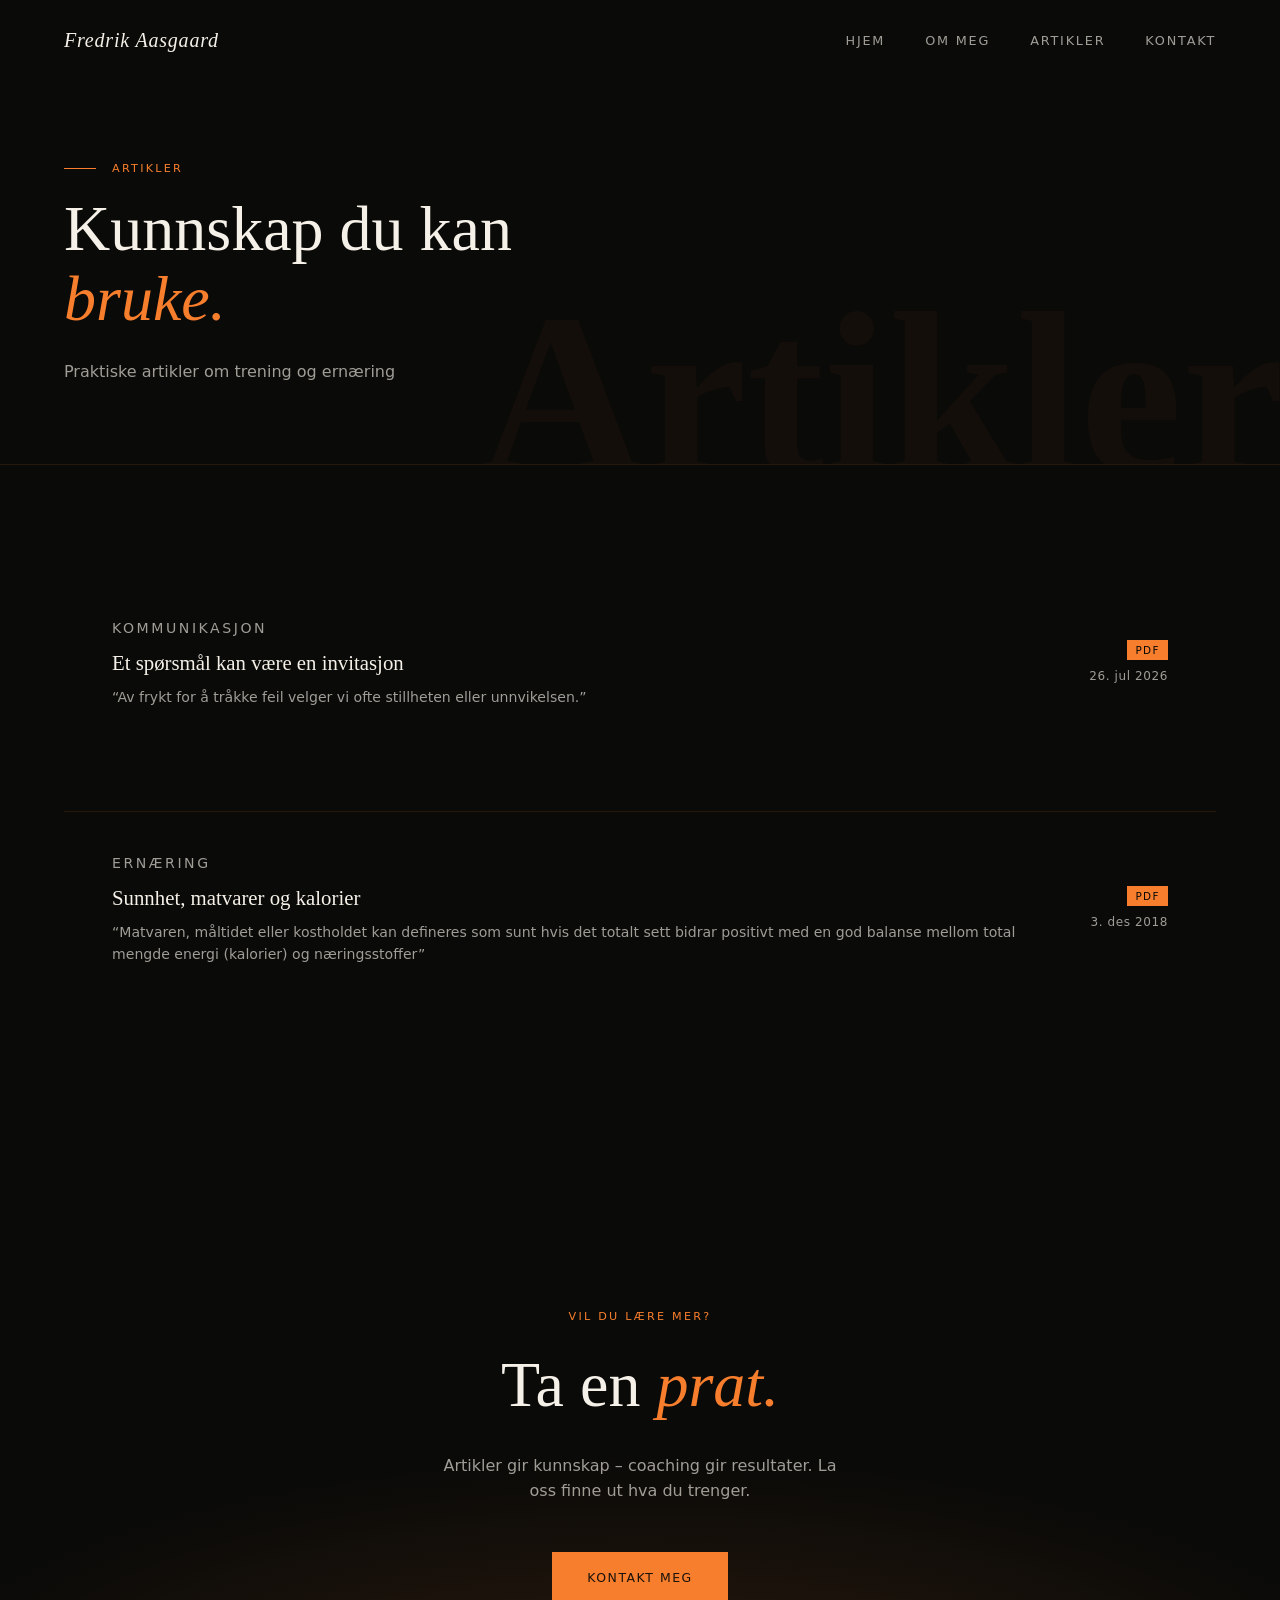
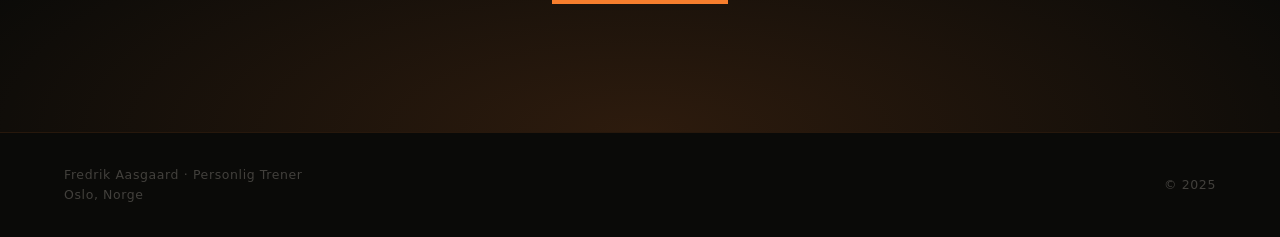
==== commit b51706c1: "Update artikler.html oppdaterte dato" ====
--- a/artikler.html
+++ b/artikler.html
@@ -61,7 +61,7 @@
   </div>
   <div class="article-meta">
     <span class="article-type">PDF</span>
-    <span class="article-date">26. Juli 2026</span>
+    <span class="article-date">26. jul 2026</span>
   </div>
 </a>
 
@@ -75,7 +75,7 @@
   </div>
   <div class="article-meta">
     <span class="article-type">PDF</span>
-    <span class="article-date">3. des 2024</span>
+    <span class="article-date">3. des 2018</span>
   </div>
 </a>
 
